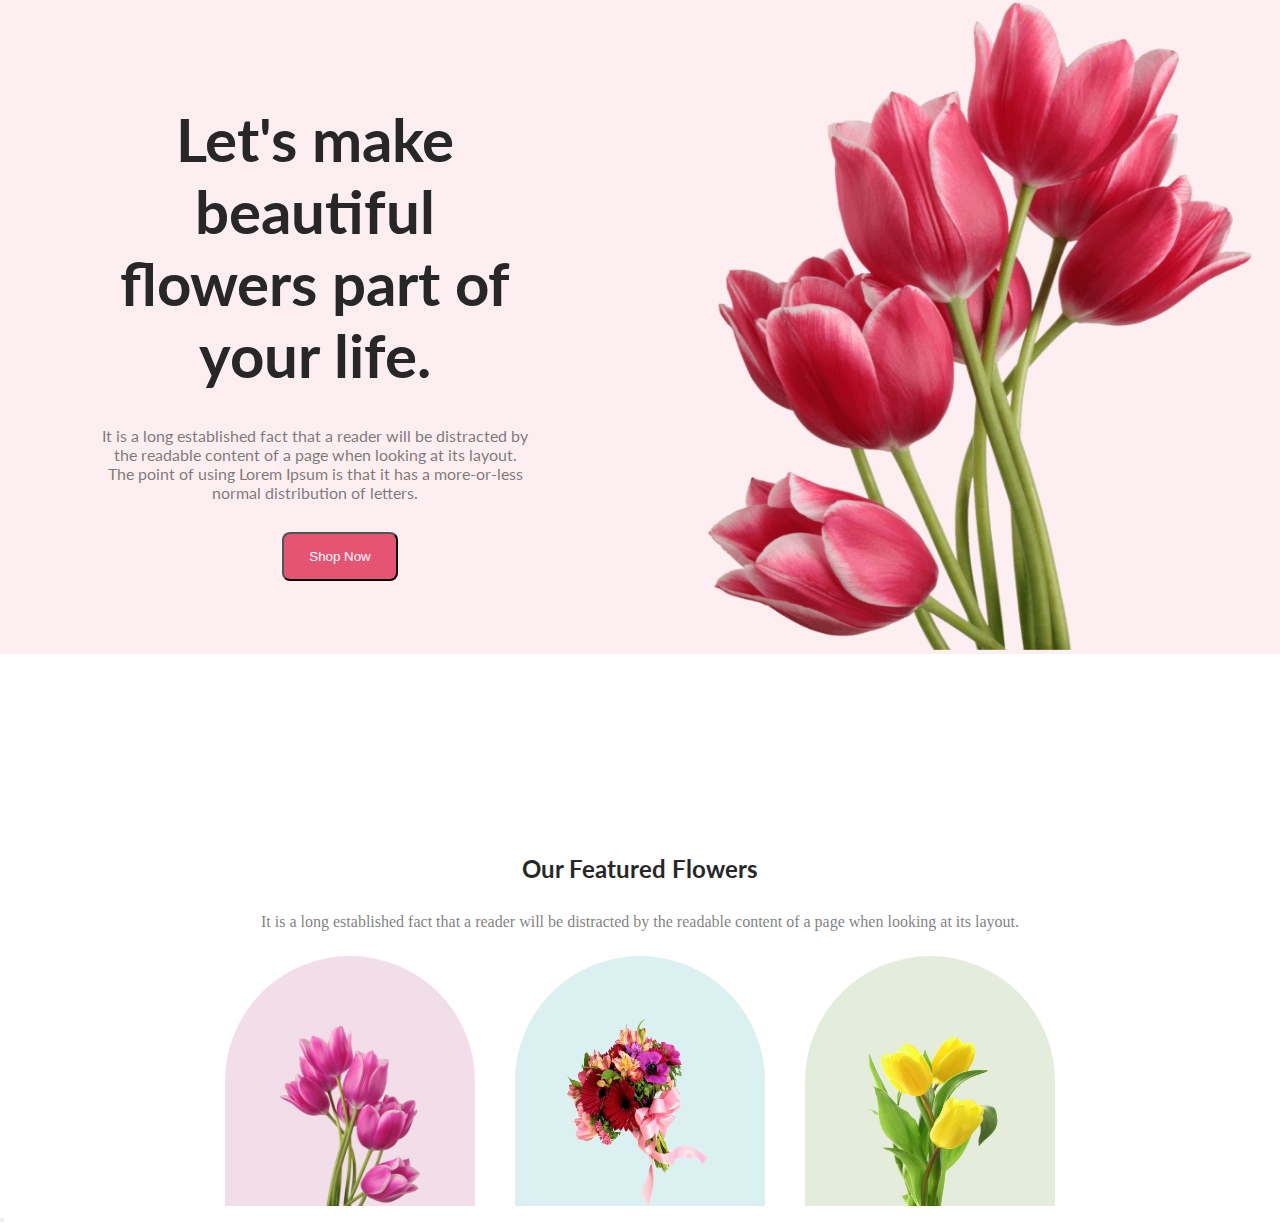
==== index.html @ 74901dfa "featured section added" ====
<!DOCTYPE html>
<html lang="en">

    <head>
        <meta charset="UTF-8">
        <meta name="viewport" content="width=device-width, initial-scale=1.0">
        <title>Flower Shop</title>
        <link rel="stylesheet" href="style.css">
        <link rel="preconnect" href="https://fonts.googleapis.com">
        <link rel="preconnect" href="https://fonts.gstatic.com" crossorigin>
        <link href="https://fonts.googleapis.com/css2?family=Lato:wght@700&display=swap" rel="stylesheet">
    </head>

    <body>
        <header>
            <!-- Navigation section  -->
            <nav class="nav-container">
                <div class="nav-content primary-color">
                    <h1 class="nav-title">Let's make beautiful flowers part of your life.</h1>
                    <p class="nav-description">
                        It is a long established fact that a reader will be distracted by the readable content of a page when looking at its layout. The point of using Lorem Ipsum is that it has a more-or-less normal distribution of letters.
                    </p>
                    <button class="btn-primary nav-btn">Shop Now</button>
                </div>
                <div>
                    <img class="profile-picture" src="/Flower/pngwing 10.png" alt="">
                </div>
            </nav>
        </header>
        <main>
            <!-- Featured section start  -->
            <div class="feature-container">

                <h2 class="feature-heading primary-color">Our Featured Flowers</h2>
                <p class="feature-description">It is a long established fact that a reader will be distracted by the readable content of a page when looking at its layout.</p>

               <div class="feature-image-container">
                <div class="first-image" id="first-background-image">
                      
                </div>
                <p></p>
                <div class="second-image" id="second-background-image">

                </div>
                <p></p>
                <div class="third-image" id="third-background-image">

                </div>
               </div>

            </div>
             <!-- Featured section end  -->

             <!-- Dealing section start -->
             <div class="deal-container">
                <h2></h2>
                <p></p>
                <button></button>
             </div>
        </main>
        <footer>

        </footer>
    </body>

</html>
---- style.css ----
* {
    margin: 0;
    padding: 0;
}

/* Nav section */

.nav-container {
    background: rgba(229, 84, 115, 0.10);
    display: flex;
    align-items: center;
    justify-content: space-around;
}

.primary-color {
    color: #272727;
    font-family: 'Lato', sans-serif;
    text-align: center;
}

.nav-title {
    color: #272727;
    font-size: 60px;
    font-weight: 500px;
    padding: 30px 150px 5px 100px;
}

.nav-description {
    color: rgba(39, 39, 39, 0.60);
    padding: 30px 150px 20px 100px;
    padding-bottom: 30px;
}

.nav-btn {
    padding: 15px 25px;
    border-radius: 8px;
}

.btn-primary {
    background-color: #E55473;
    color: white;
}

.profile-picture {
    width: 600px;
    height: 650px;
}

/* Feature section */

.feature-heading {
    padding: 200px 20px 20px 20px;
}

.feature-description {
    color: rgba(39, 39, 39, 0.60);
    text-align: center;
    padding-top: 10px;
}

.feature-image-container {
    display: flex;
    justify-content: center;
    gap: 20px;
    padding-top: 25px;
}

.first-image {
    height: 250px;
    width: 250px;
    border-radius: 1000px 1000px 0px 0px;
    background: rgba(167, 33, 98, 0.15);
}

#first-background-image {

    background-image: url("./Flower/pngwing\ 6.png");
    background-repeat: no-repeat;
    background-size: 140px 180px;
    background-position: bottom;
}

.second-image {
    height: 250px;
    width: 250px;
    border-radius: 300px 300px 0px 0px;
    background: rgba(5, 151, 160, 0.15);
}
#second-background-image {
    background-image: url("./Flower/pngwing\ 5.png");
    background-repeat: no-repeat;
    background-size: 160px 190px;
    background-position: bottom;
}

.third-image {
    height: 250px;
    width: 250px;
    border-radius: 300px 300px 0px 0px;
    background: rgba(71, 125, 17, 0.15);
}
#third-background-image {
    background-image: url("./Flower/pngwing\ 7.png");
    background-repeat: no-repeat;
    background-size: 160px 190px;
    background-position: bottom;
}
 /* Dealing section */
 .deal-container{
    
 }
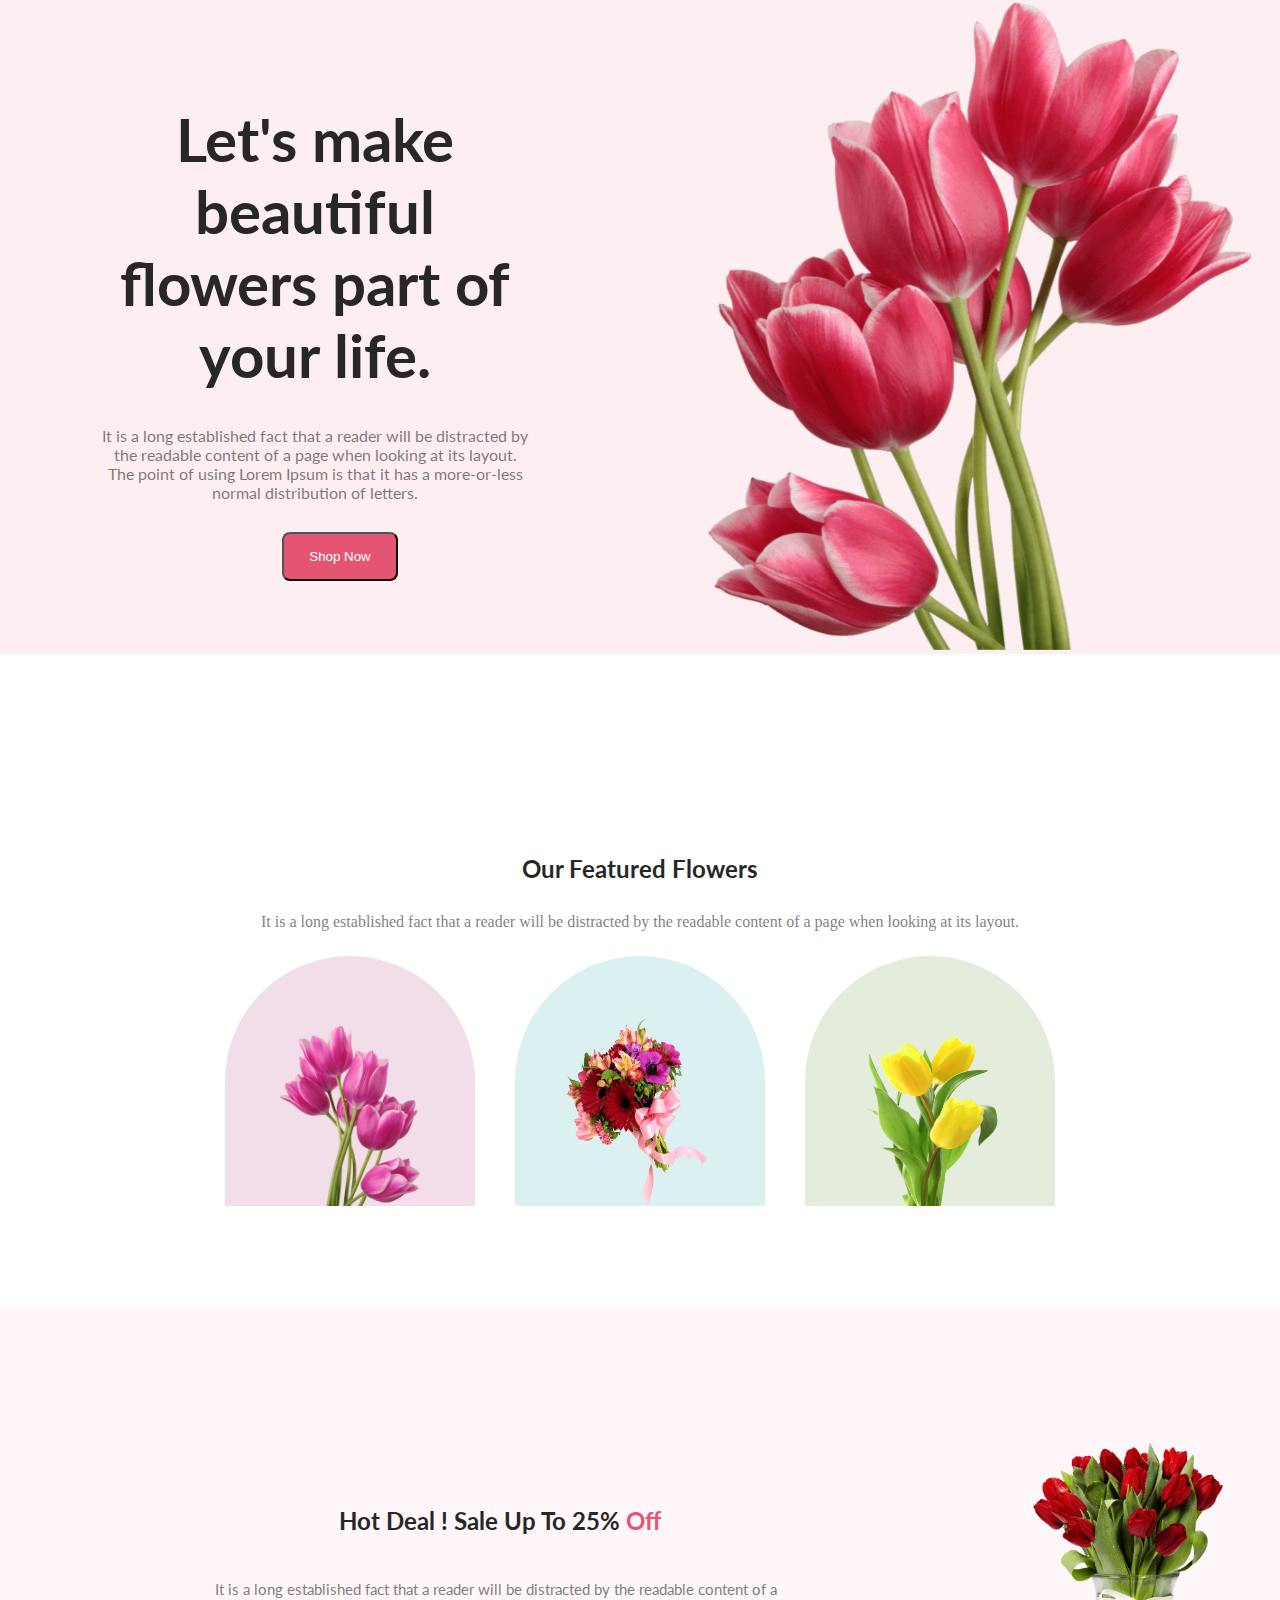
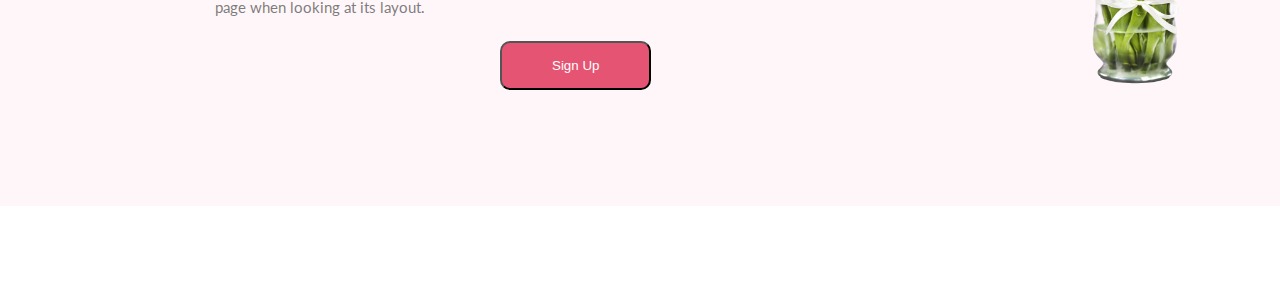
==== commit e08d37ed: "dealing section added" ====
--- a/index.html
+++ b/index.html
@@ -18,7 +18,9 @@
                 <div class="nav-content primary-color">
                     <h1 class="nav-title">Let's make beautiful flowers part of your life.</h1>
                     <p class="nav-description">
-                        It is a long established fact that a reader will be distracted by the readable content of a page when looking at its layout. The point of using Lorem Ipsum is that it has a more-or-less normal distribution of letters.
+                        It is a long established fact that a reader will be distracted by the readable content of a page
+                        when looking at its layout. The point of using Lorem Ipsum is that it has a more-or-less normal
+                        distribution of letters.
                     </p>
                     <button class="btn-primary nav-btn">Shop Now</button>
                 </div>
@@ -32,31 +34,47 @@
             <div class="feature-container">
 
                 <h2 class="feature-heading primary-color">Our Featured Flowers</h2>
-                <p class="feature-description">It is a long established fact that a reader will be distracted by the readable content of a page when looking at its layout.</p>
+                <p class="feature-description">It is a long established fact that a reader will be distracted by the
+                    readable content of a page when looking at its layout.</p>
 
-               <div class="feature-image-container">
-                <div class="first-image" id="first-background-image">
-                      
+                <div class="feature-image-container">
+                    <div class="first-image" id="first-background-image">
+
+                    </div>
+                    <p></p>
+                    <div class="second-image" id="second-background-image">
+
+                    </div>
+                    <p></p>
+                    <div class="third-image" id="third-background-image">
+
+                    </div>
                 </div>
-                <p></p>
-                <div class="second-image" id="second-background-image">
-
-                </div>
-                <p></p>
-                <div class="third-image" id="third-background-image">
-
-                </div>
-               </div>
 
             </div>
-             <!-- Featured section end  -->
+            <!-- Featured section end  -->
 
-             <!-- Dealing section start -->
-             <div class="deal-container">
-                <h2></h2>
-                <p></p>
-                <button></button>
-             </div>
+            <!-- Dealing section start -->
+            <div class="deal-container">
+                <div class="deal-content">
+                    <h2 class="primary-color">Hot Deal ! Sale Up To 25% <span class="deal-title-modify">Off</span> </h2>
+                    <p class="deal-description">It is a long established fact that a reader will be distracted by the readable content of a page
+                        when looking at its layout.</p>
+                    <button class="deal-btn btn-primary">Sign Up</button>
+                </div>
+                <div>
+                    <img class="deal-image" src="/Flower/pngwing 8.png" alt="">
+                </div>
+            </div>
+            <!-- Dealing section end -->
+
+           <!-- Instagram section start -->
+              <div class="instagram-container">
+
+              </div>
+
+           <!-- Instagram section end -->
+
         </main>
         <footer>
 
--- a/style.css
+++ b/style.css
@@ -39,6 +39,7 @@
 .btn-primary {
     background-color: #E55473;
     color: white;
+    justify-content: center;
 }
 
 .profile-picture {
@@ -47,6 +48,9 @@
 }
 
 /* Feature section */
+.feature-container{
+    padding-bottom: 100px;
+}
 
 .feature-heading {
     padding: 200px 20px 20px 20px;
@@ -86,6 +90,7 @@
     border-radius: 300px 300px 0px 0px;
     background: rgba(5, 151, 160, 0.15);
 }
+
 #second-background-image {
     background-image: url("./Flower/pngwing\ 5.png");
     background-repeat: no-repeat;
@@ -99,13 +104,53 @@
     border-radius: 300px 300px 0px 0px;
     background: rgba(71, 125, 17, 0.15);
 }
+
 #third-background-image {
     background-image: url("./Flower/pngwing\ 7.png");
     background-repeat: no-repeat;
     background-size: 160px 190px;
     background-position: bottom;
 }
- /* Dealing section */
- .deal-container{
-    
- }+
+/* Dealing section */
+.deal-container {
+    display: flex;
+    justify-content: center;
+    align-items: center;
+    background: rgba(229, 84, 115, 0.05);
+    width: 1530px;
+    height: 500px;
+}
+
+.deal-content {
+    margin: auto;
+    padding: 200px;
+}
+
+.deal-title-modify {
+    color: #E55473;
+}
+.deal-content button {
+    margin-left: 50%;
+}
+
+.deal-description {
+    color: rgba(39, 39, 39, 0.60);
+    font-family: 'Lato', sans-serif;
+    font-size: 15px;
+    padding: 30px 0px 10px 0px;
+    margin: 15px;
+}
+
+.deal-image {
+    height: 250px;
+    width: 200px;
+    padding: 50px 300px 30px 30px;
+}
+.deal-btn{
+    padding: 15px 50px;
+    border-radius: 10px;
+    text-align: center;
+}
+
+/* Insta section */
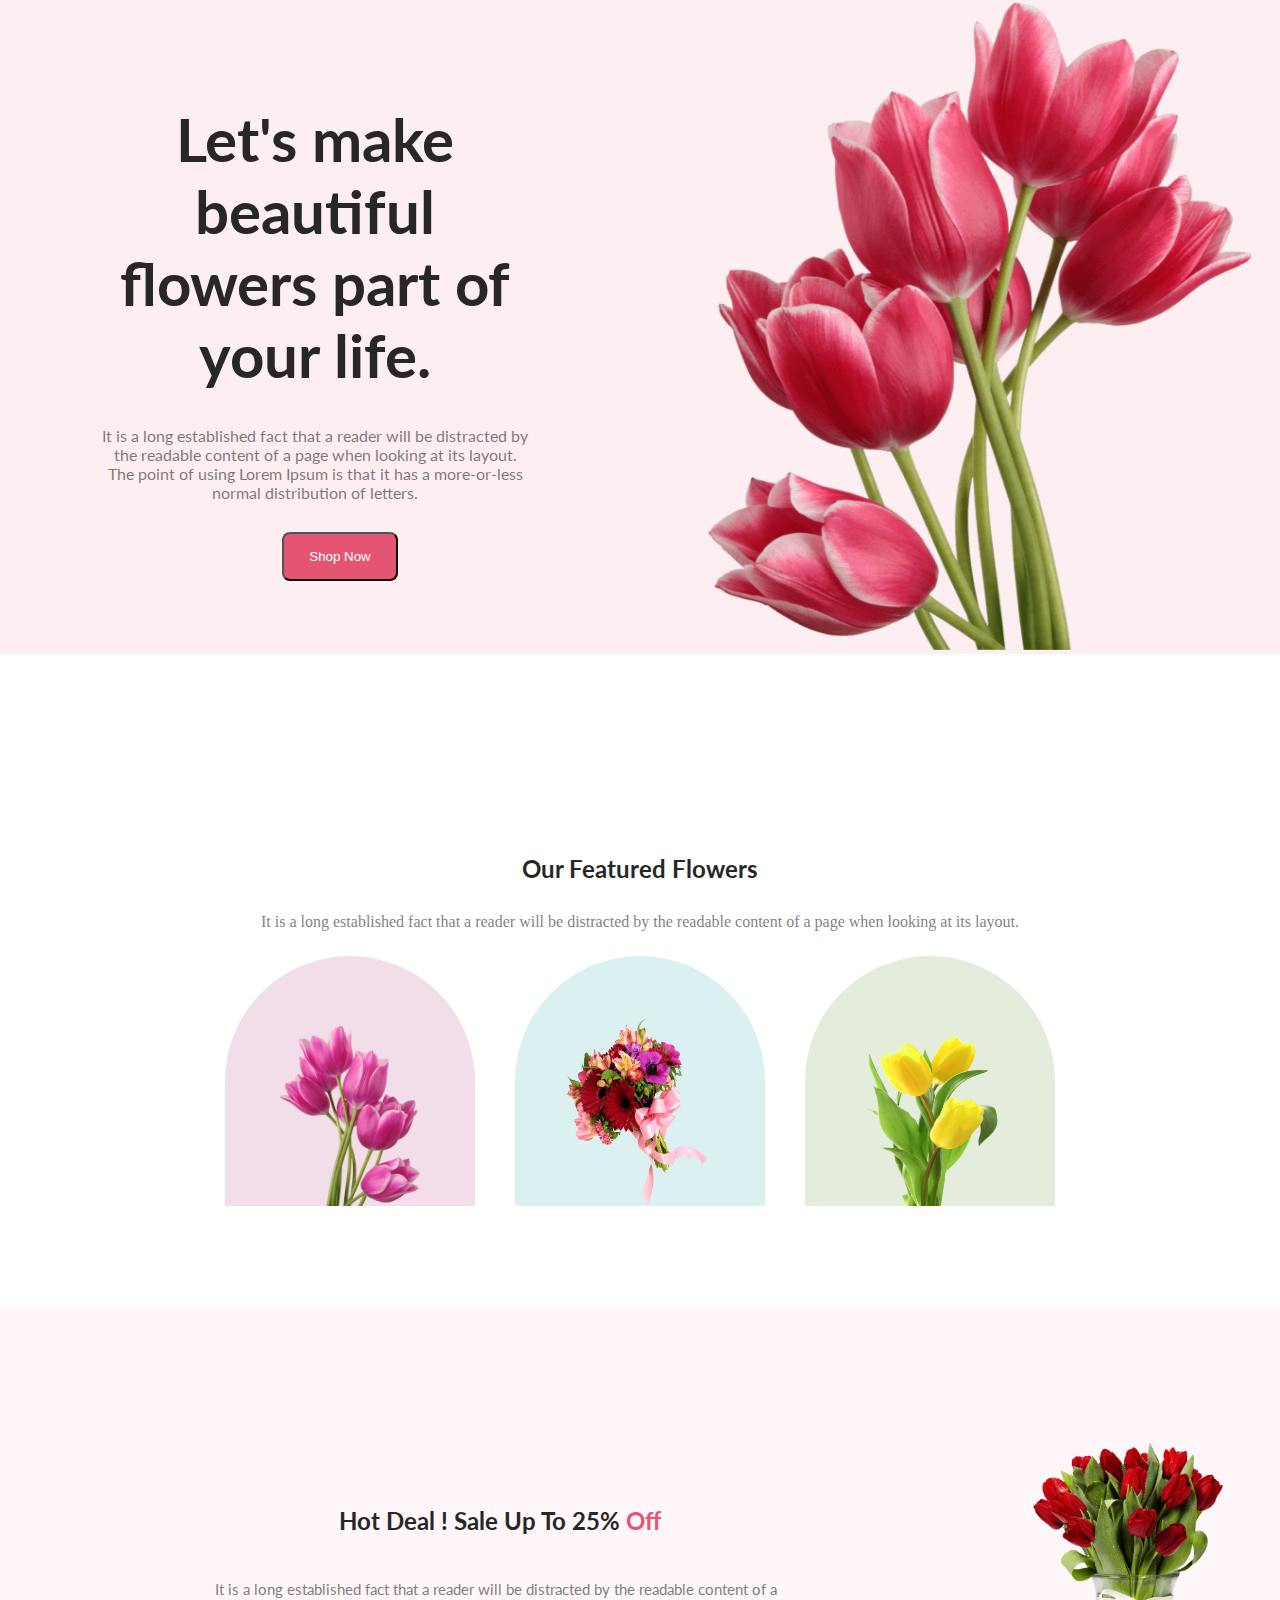
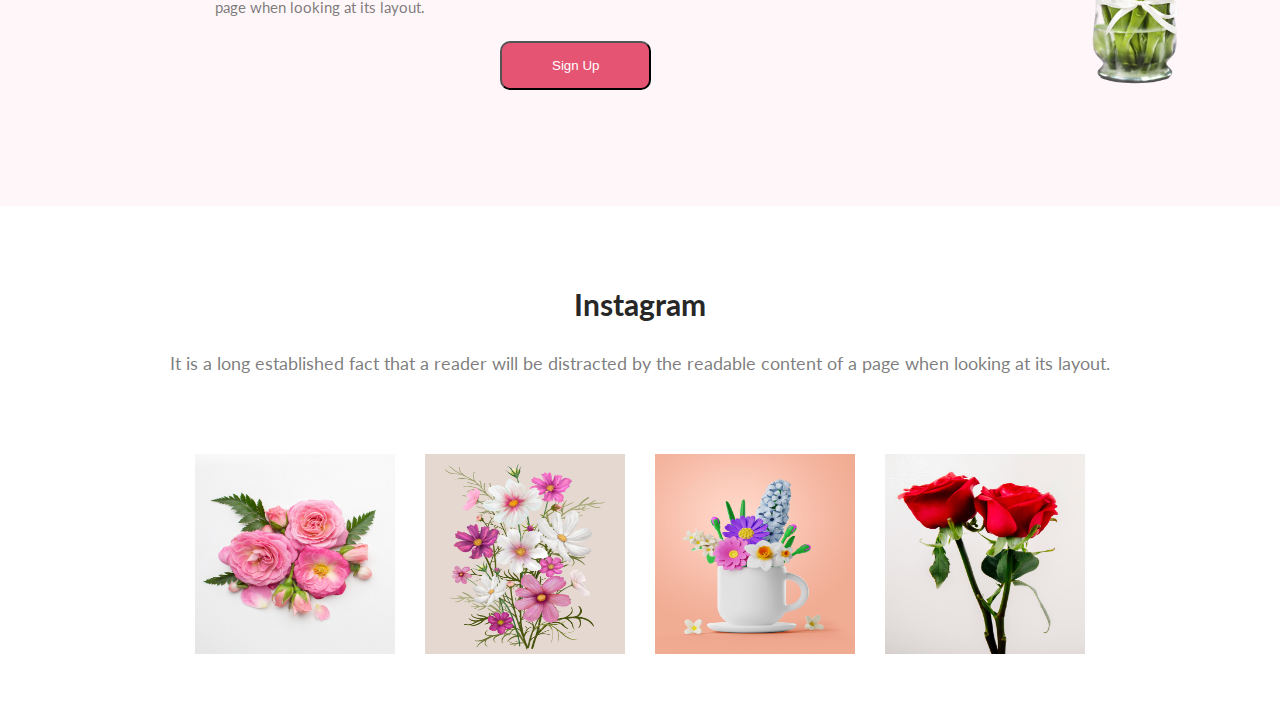
==== commit eea06032: "Instagram section added" ====
--- a/index.html
+++ b/index.html
@@ -70,10 +70,25 @@
 
            <!-- Instagram section start -->
               <div class="instagram-container">
-
+                        <div class="instagram-content">
+                             <h3 class="insta-title">Instagram</h3>
+                             <p class="insta-description">It is a long established fact that a reader will be distracted by the readable content of a page when looking at its layout.</p>
+                        </div>
+                        <div class="instagram-image">
+                               <img class="insta-image" src="/Flower/Flower 01.png" alt="">
+                               <img class="insta-image" src="/Flower/Rectangle 4.png" alt="">
+                               <img class="insta-image" src="/Flower/Rectangle 5.png" alt="">
+                               <img class="insta-image" src="/Flower/Rectangle 6.png" alt="">
+                        </div>
               </div>
 
            <!-- Instagram section end -->
+
+           <!-- Latest Deal section start -->
+                 <div class="latest-deal-content">
+                    
+                 </div>
+           <!-- Latest Deal section end -->
 
         </main>
         <footer>
--- a/style.css
+++ b/style.css
@@ -48,7 +48,7 @@
 }
 
 /* Feature section */
-.feature-container{
+.feature-container {
     padding-bottom: 100px;
 }
 
@@ -130,6 +130,7 @@
 .deal-title-modify {
     color: #E55473;
 }
+
 .deal-content button {
     margin-left: 50%;
 }
@@ -147,10 +148,43 @@
     width: 200px;
     padding: 50px 300px 30px 30px;
 }
-.deal-btn{
+
+.deal-btn {
     padding: 15px 50px;
     border-radius: 10px;
     text-align: center;
 }
 
 /* Insta section */
+.instagram-content {
+    text-align: center;
+
+}
+
+.insta-title {
+    font-family: 'Lato', sans-serif;
+    color: #272727;
+    font-size: 30px;
+    margin-top: 80px;
+    margin-bottom: 30px;
+}
+
+.insta-description {
+    font-family: 'Lato', sans-serif;
+    color: rgba(39, 39, 39, 0.60);
+    font-size: 18px;
+    margin-bottom: 80px;
+}
+
+.instagram-image {
+    display: flex;
+    justify-content: center;
+    gap: 30px;
+}
+
+.insta-image{
+    width: 200px;
+    height: 200px;
+    padding-bottom:70px;
+}
+/* Latest Deal section */
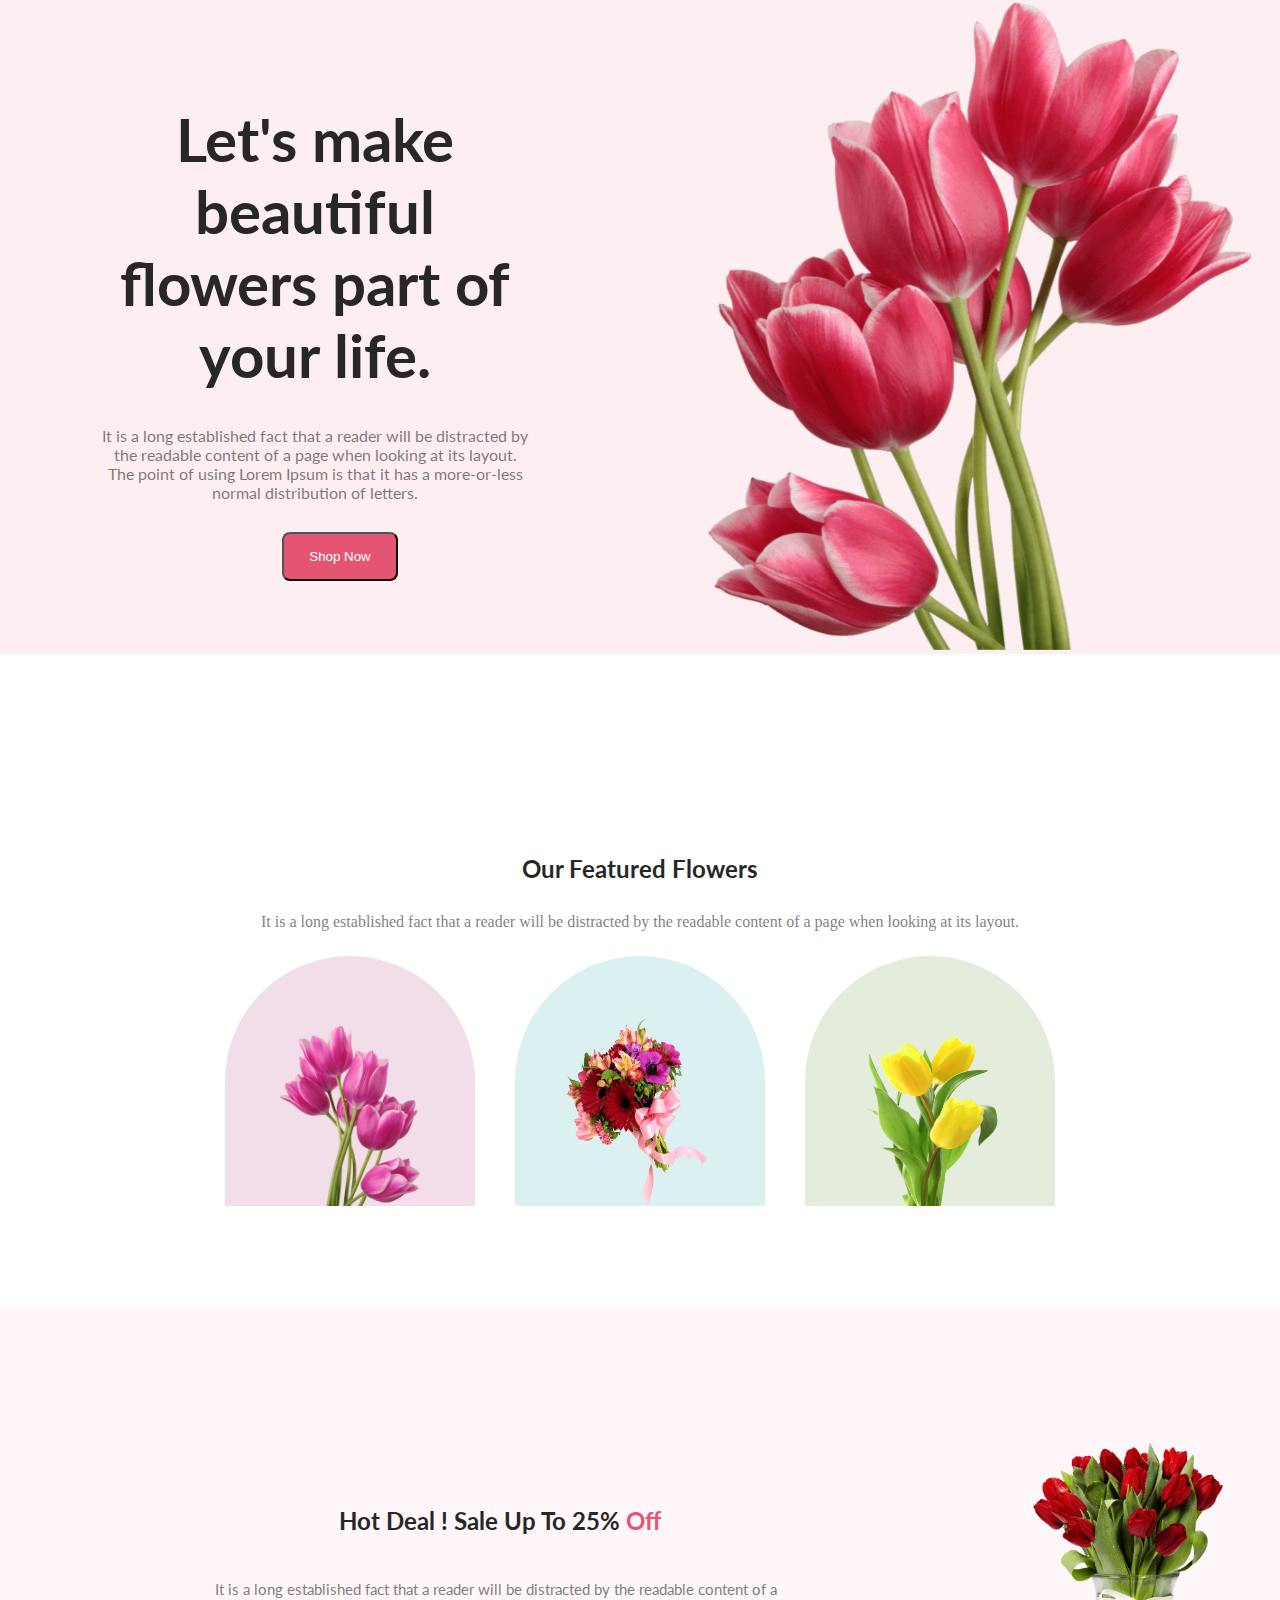
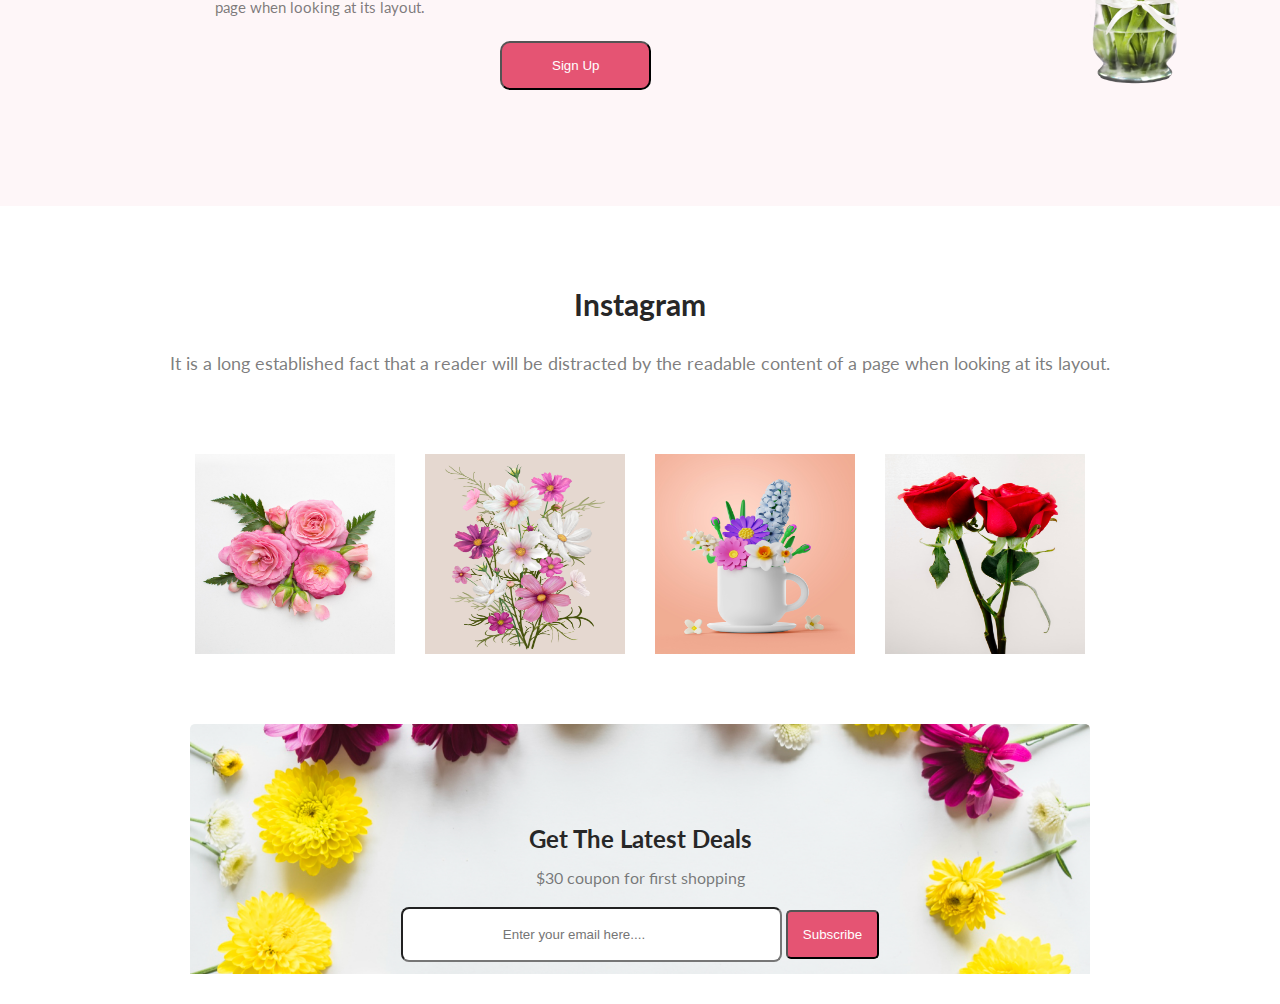
==== commit 087d438a: "Latest deal section added" ====
--- a/index.html
+++ b/index.html
@@ -86,7 +86,12 @@
 
            <!-- Latest Deal section start -->
                  <div class="latest-deal-content">
-                    
+                     <div class="latest-deal-information">
+                        <h2 class="latest-deal-title">Get The Latest Deals</h2>
+                     <p class="latest-deal-description">$30 coupon for first shopping</p>
+                     <input type="email" name="email" id="email" placeholder="Enter your email here...."> 
+                     <button class="latest-deal-btn btn-primary">Subscribe</button>
+                     </div>
                  </div>
            <!-- Latest Deal section end -->
 
--- a/style.css
+++ b/style.css
@@ -182,9 +182,41 @@
     gap: 30px;
 }
 
-.insta-image{
+.insta-image {
     width: 200px;
     height: 200px;
-    padding-bottom:70px;
-}
+    padding-bottom: 70px;
+}
+
 /* Latest Deal section */
+.latest-deal-content {
+    background-image: url("/Flower/Rectangle\ 9.png");
+    background-size: cover;
+    margin: 0 auto;
+    width: 900px;
+    height: 250px;
+    margin-bottom: 30px ;
+}
+
+.latest-deal-information {
+    text-align: center;padding-top: 100px;
+}
+.latest-deal-title{
+    color: #272727;
+    font-family: 'Lato', sans-serif;
+    padding-bottom: 15px;
+}
+.latest-deal-description{
+    color: rgba(39, 39, 39, 0.60);
+    font-family: 'Lato', sans-serif;
+    padding-bottom: 20px;
+}
+.latest-deal-btn{
+    border-radius: 5px;
+    padding: 15px 15px;
+    
+}
+.latest-deal-content input{
+    padding: 18px 100px;
+    border-radius: 8px;
+}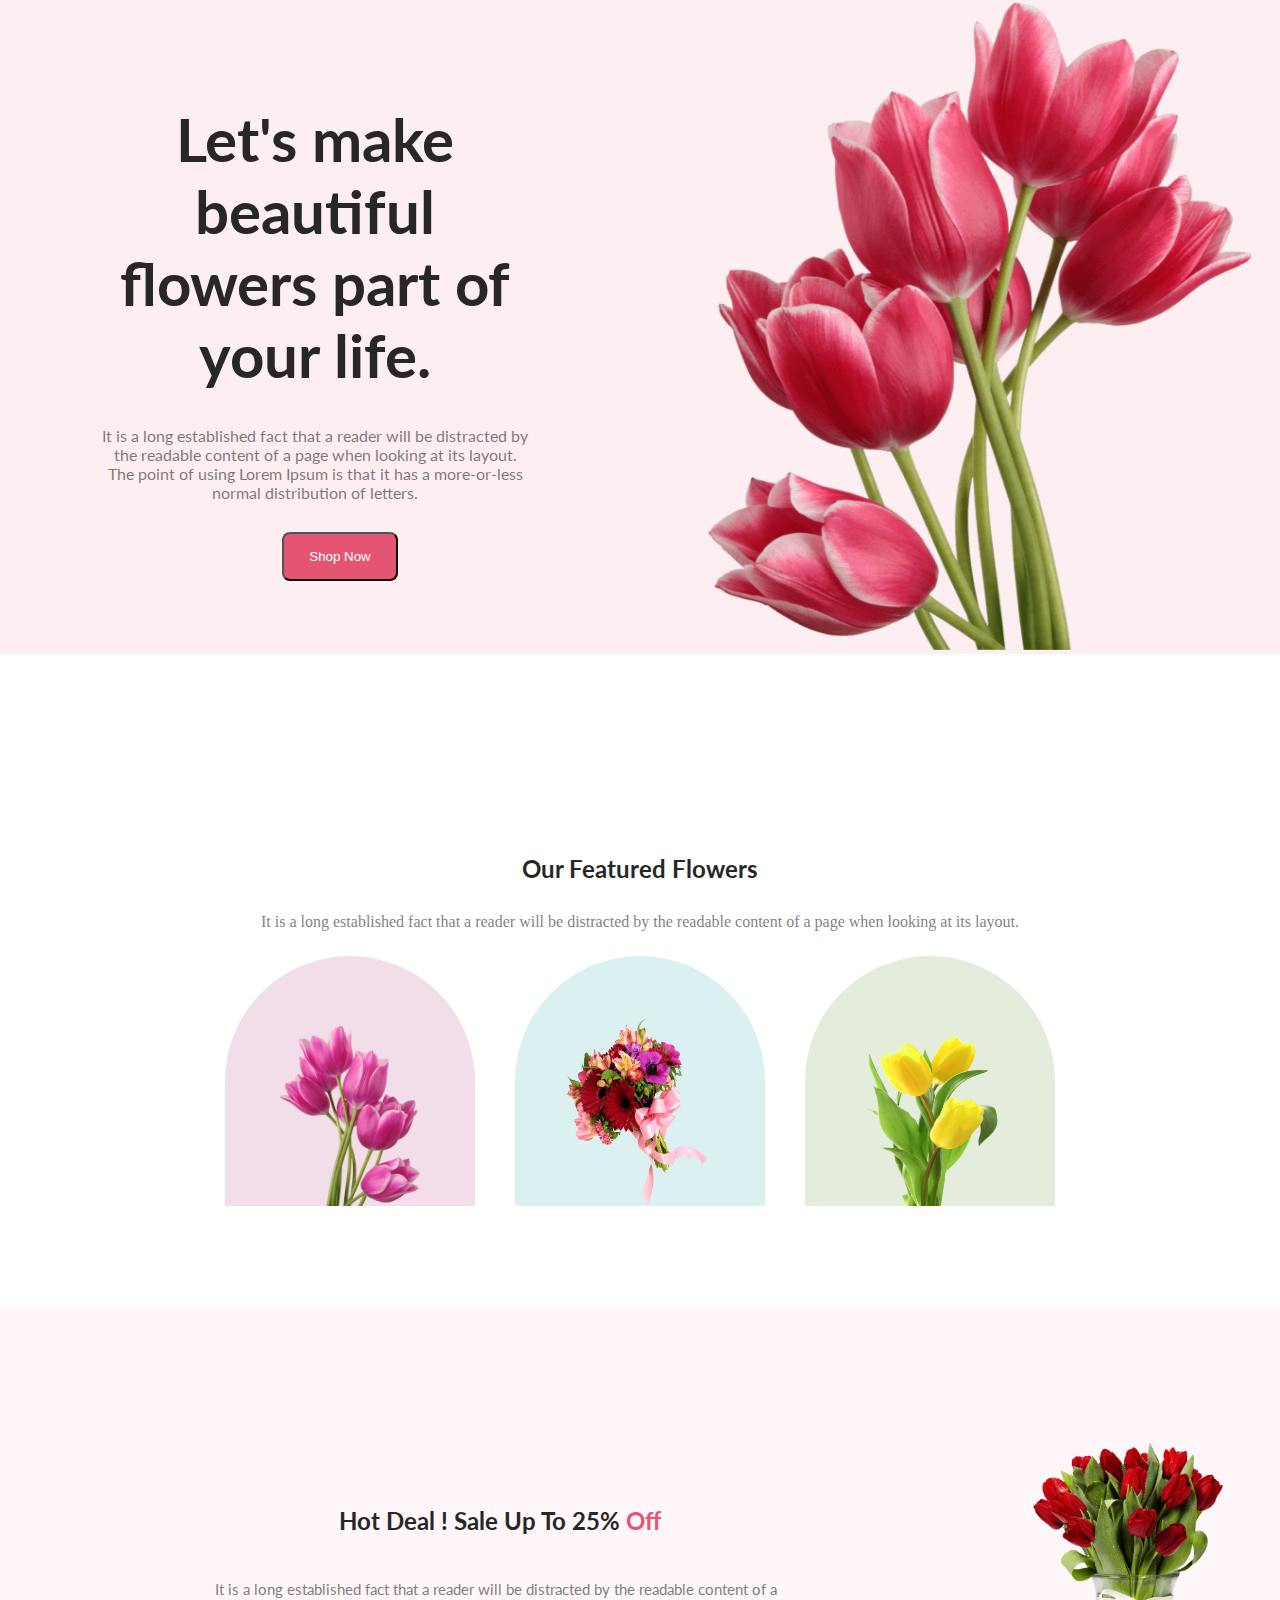
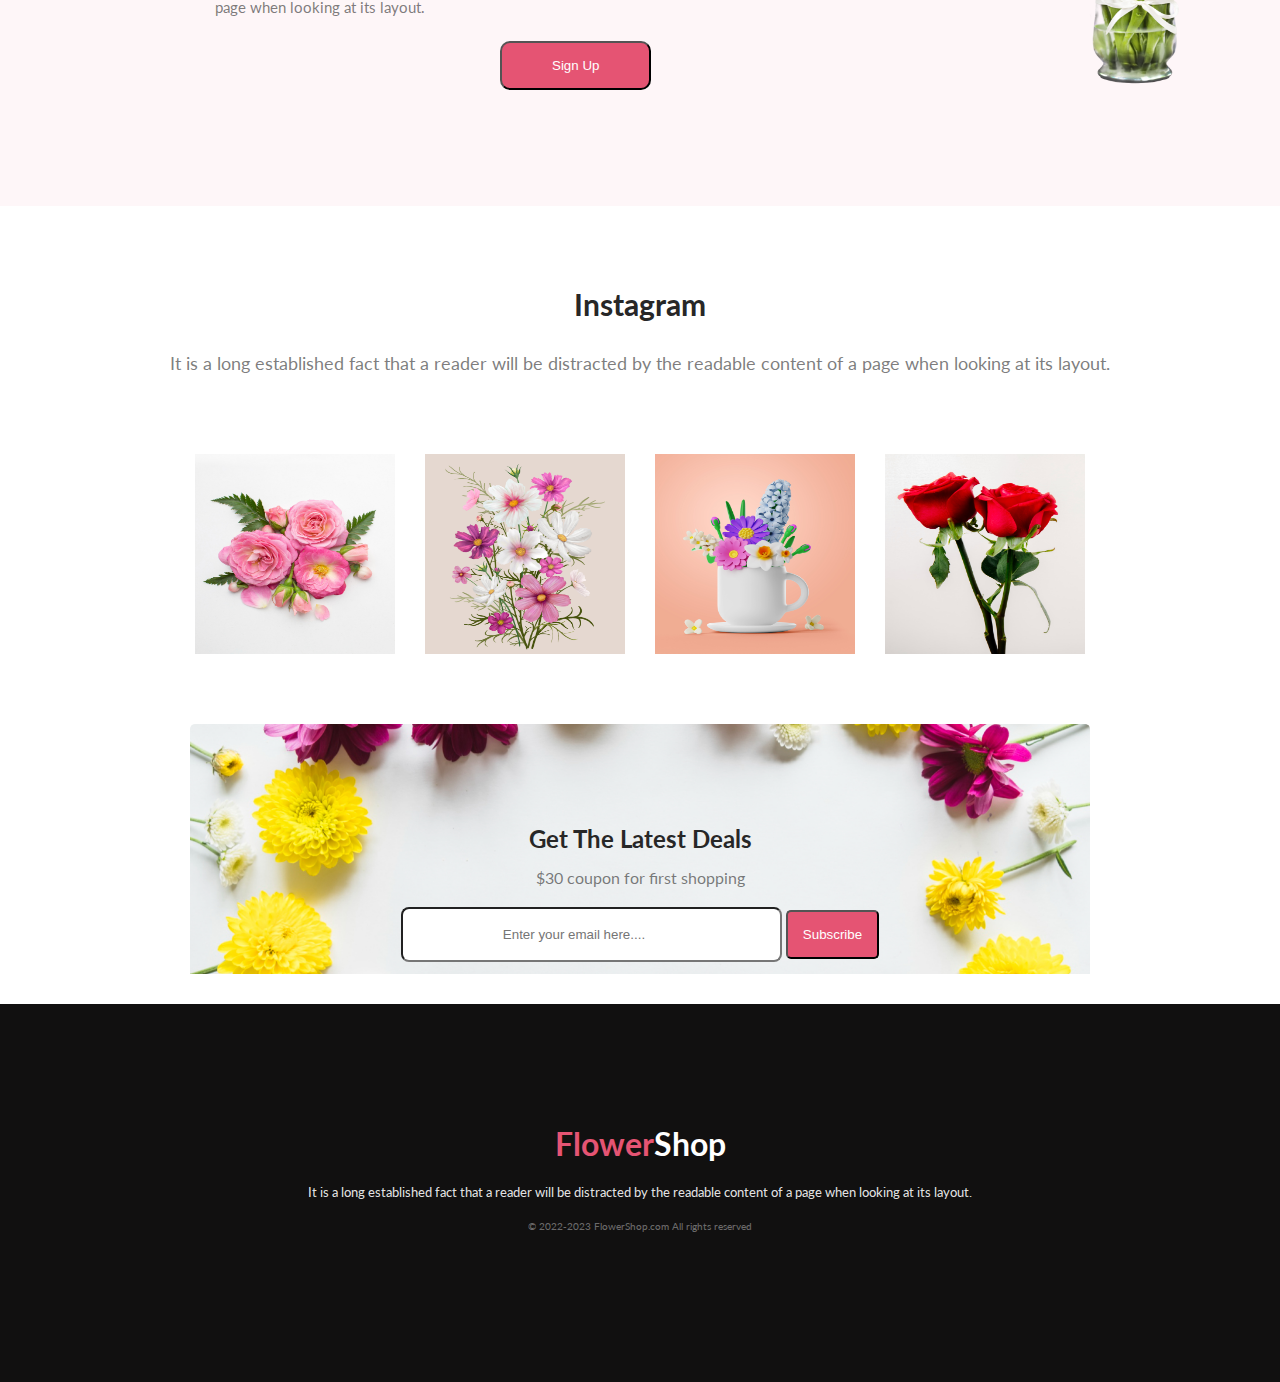
==== commit d3e5efe2: "Footer added" ====
--- a/index.html
+++ b/index.html
@@ -97,7 +97,9 @@
 
         </main>
         <footer>
-
+               <h1 class="footer-title"><span class="footer-title-first-part">Flower</span><span class="footer-title-second-part">Shop</span></h1>
+               <p class="footer-description">It is a long established fact that a reader will be distracted by the readable content of a page when looking at its layout.</p>
+               <p class="copy-right"> &copy; 2022-2023 FlowerShop.com All rights reserved </p>
         </footer>
     </body>
 
--- a/style.css
+++ b/style.css
@@ -219,4 +219,35 @@
 .latest-deal-content input{
     padding: 18px 100px;
     border-radius: 8px;
+}
+
+/* Footer section */
+footer{
+    background-color: #111010;
+    text-align: center;
+    padding: 100px;
+}
+.footer-title{
+    padding-top: 20px;
+}
+.footer-title-first-part{
+    color: #E55473;
+    font-family: 'Lato', sans-serif;
+}
+.footer-title-second-part{
+   color: #FFFFFF;
+   font-family: 'Lato', sans-serif;
+}
+.footer-description{
+    color: rgba(255, 255, 255, 0.90);
+    font-family: 'Lato', sans-serif;
+    font-size: 13px;
+    padding-top: 20px;
+    padding-bottom: 20px;
+}
+.copy-right{
+    color: rgba(255, 255, 255, 0.40);
+    font-family: 'Lato', sans-serif;
+    font-size: 10px;
+    padding-bottom: 50px;
 }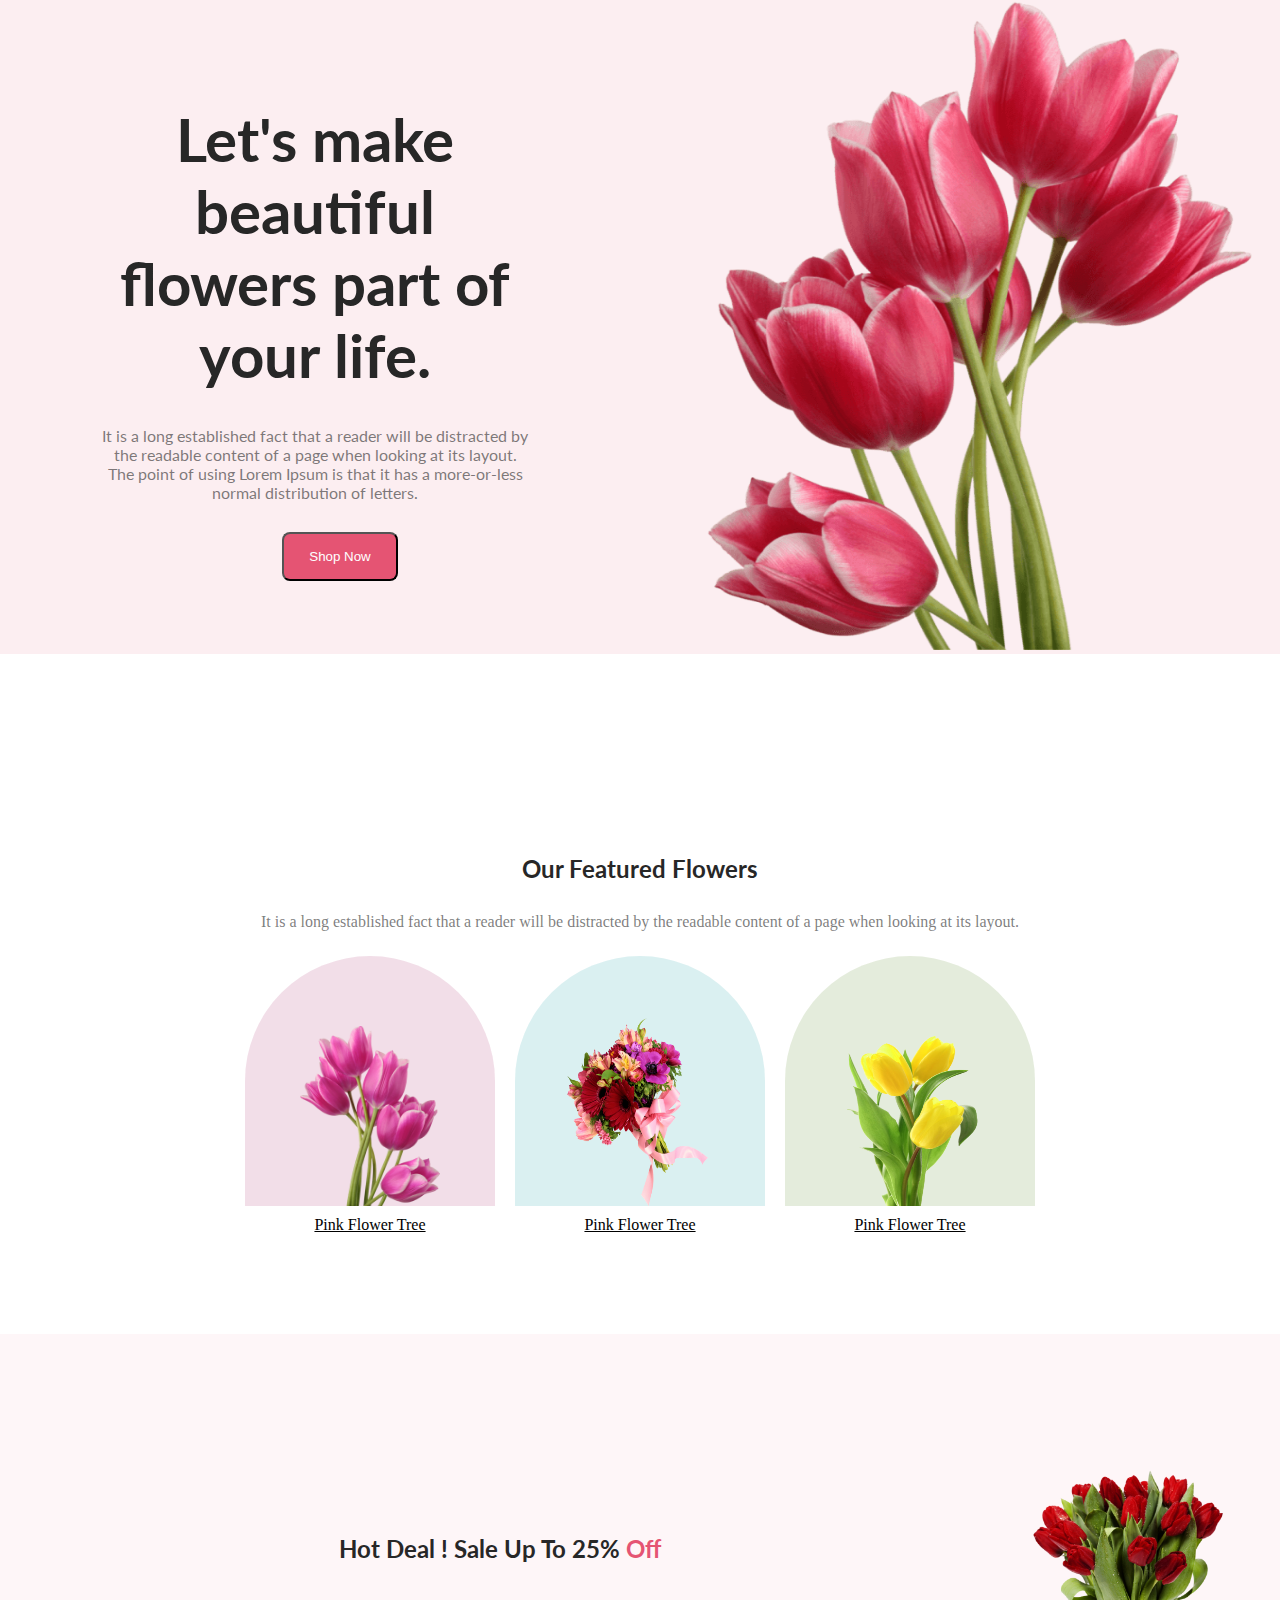
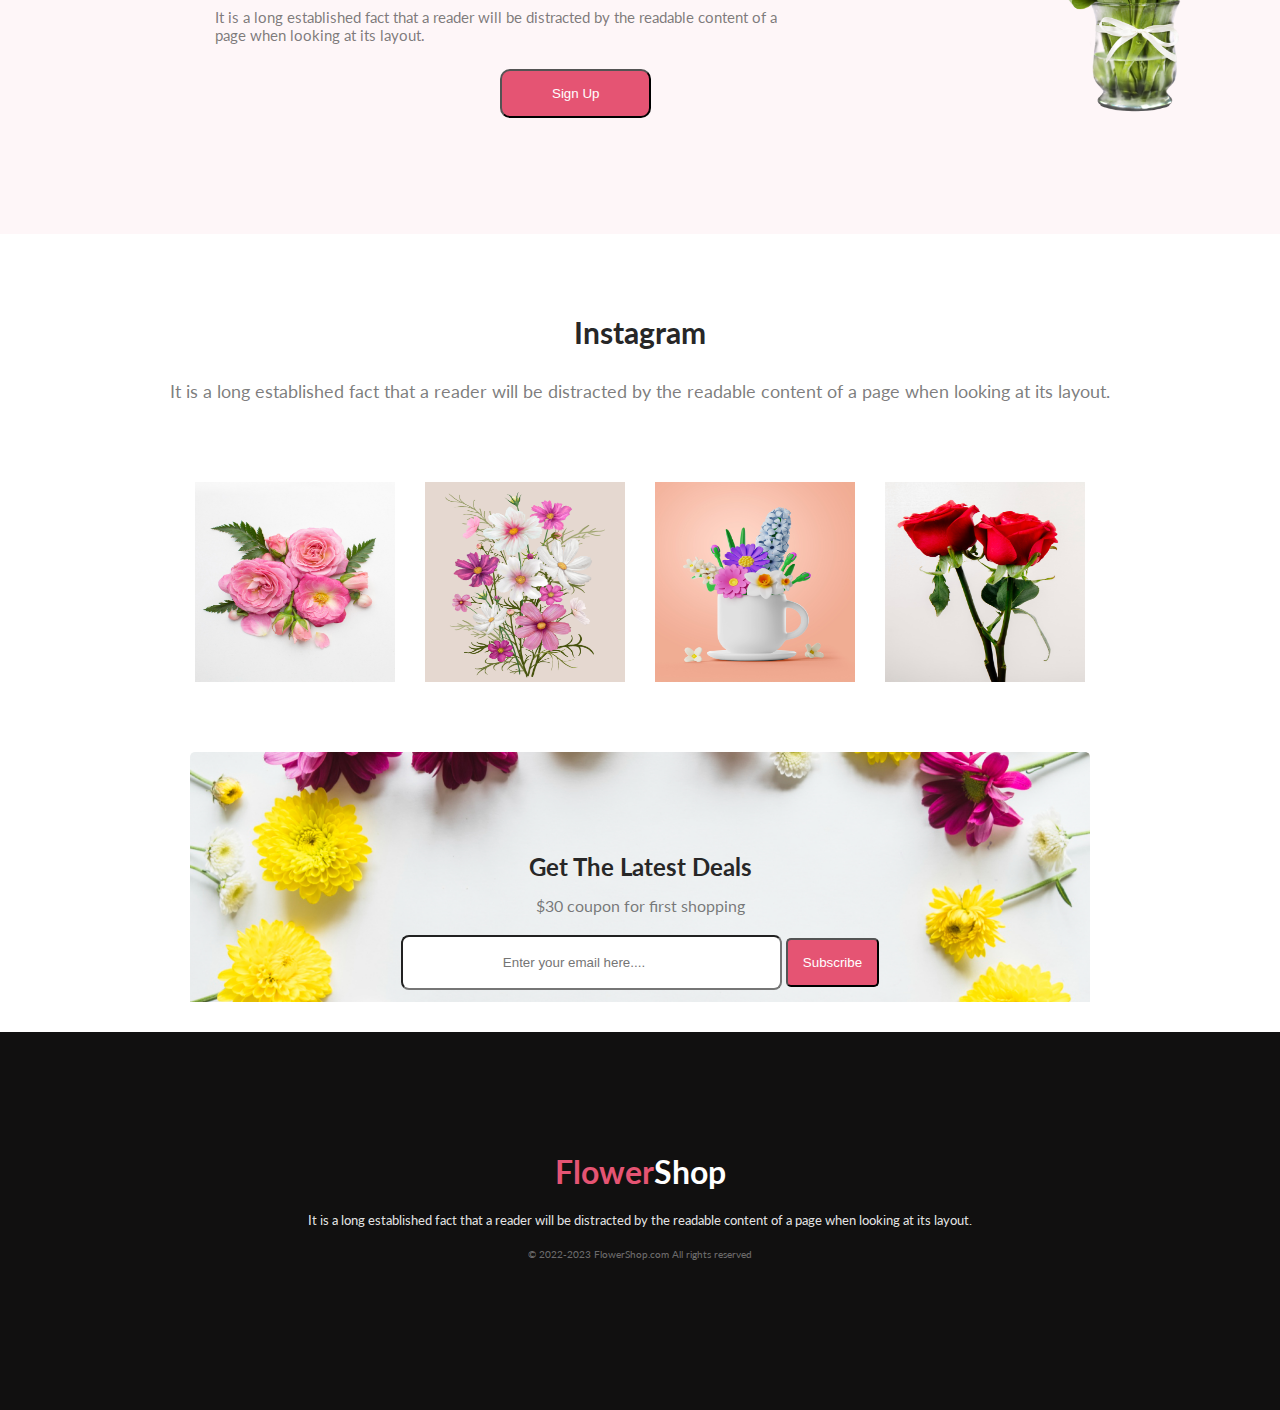
==== commit c3b72c3e: "Feature section updated" ====
--- a/index.html
+++ b/index.html
@@ -38,16 +38,23 @@
                     readable content of a page when looking at its layout.</p>
 
                 <div class="feature-image-container">
+                   <div class="first-image-container">
                     <div class="first-image" id="first-background-image">
 
                     </div>
-                    <p></p>
-                    <div class="second-image" id="second-background-image">
+                    <p class="image-title">Pink Flower Tree</p>
+                   </div>
+                    <div class="second-image-container">
+                        <div class="second-image" id="second-background-image">
 
+                        </div>
+                        <p class="image-title">Pink Flower Tree</p>
                     </div>
-                    <p></p>
-                    <div class="third-image" id="third-background-image">
+                    <div class="third-image-container">
+                        <div class="third-image" id="third-background-image">
 
+                        </div>
+                        <p class="image-title">Pink Flower Tree</p>
                     </div>
                 </div>
 
--- a/style.css
+++ b/style.css
@@ -60,6 +60,11 @@
     color: rgba(39, 39, 39, 0.60);
     text-align: center;
     padding-top: 10px;
+}
+.image-title{
+    text-align: center;
+    padding-top: 10px;
+    text-decoration: underline;
 }
 
 .feature-image-container {
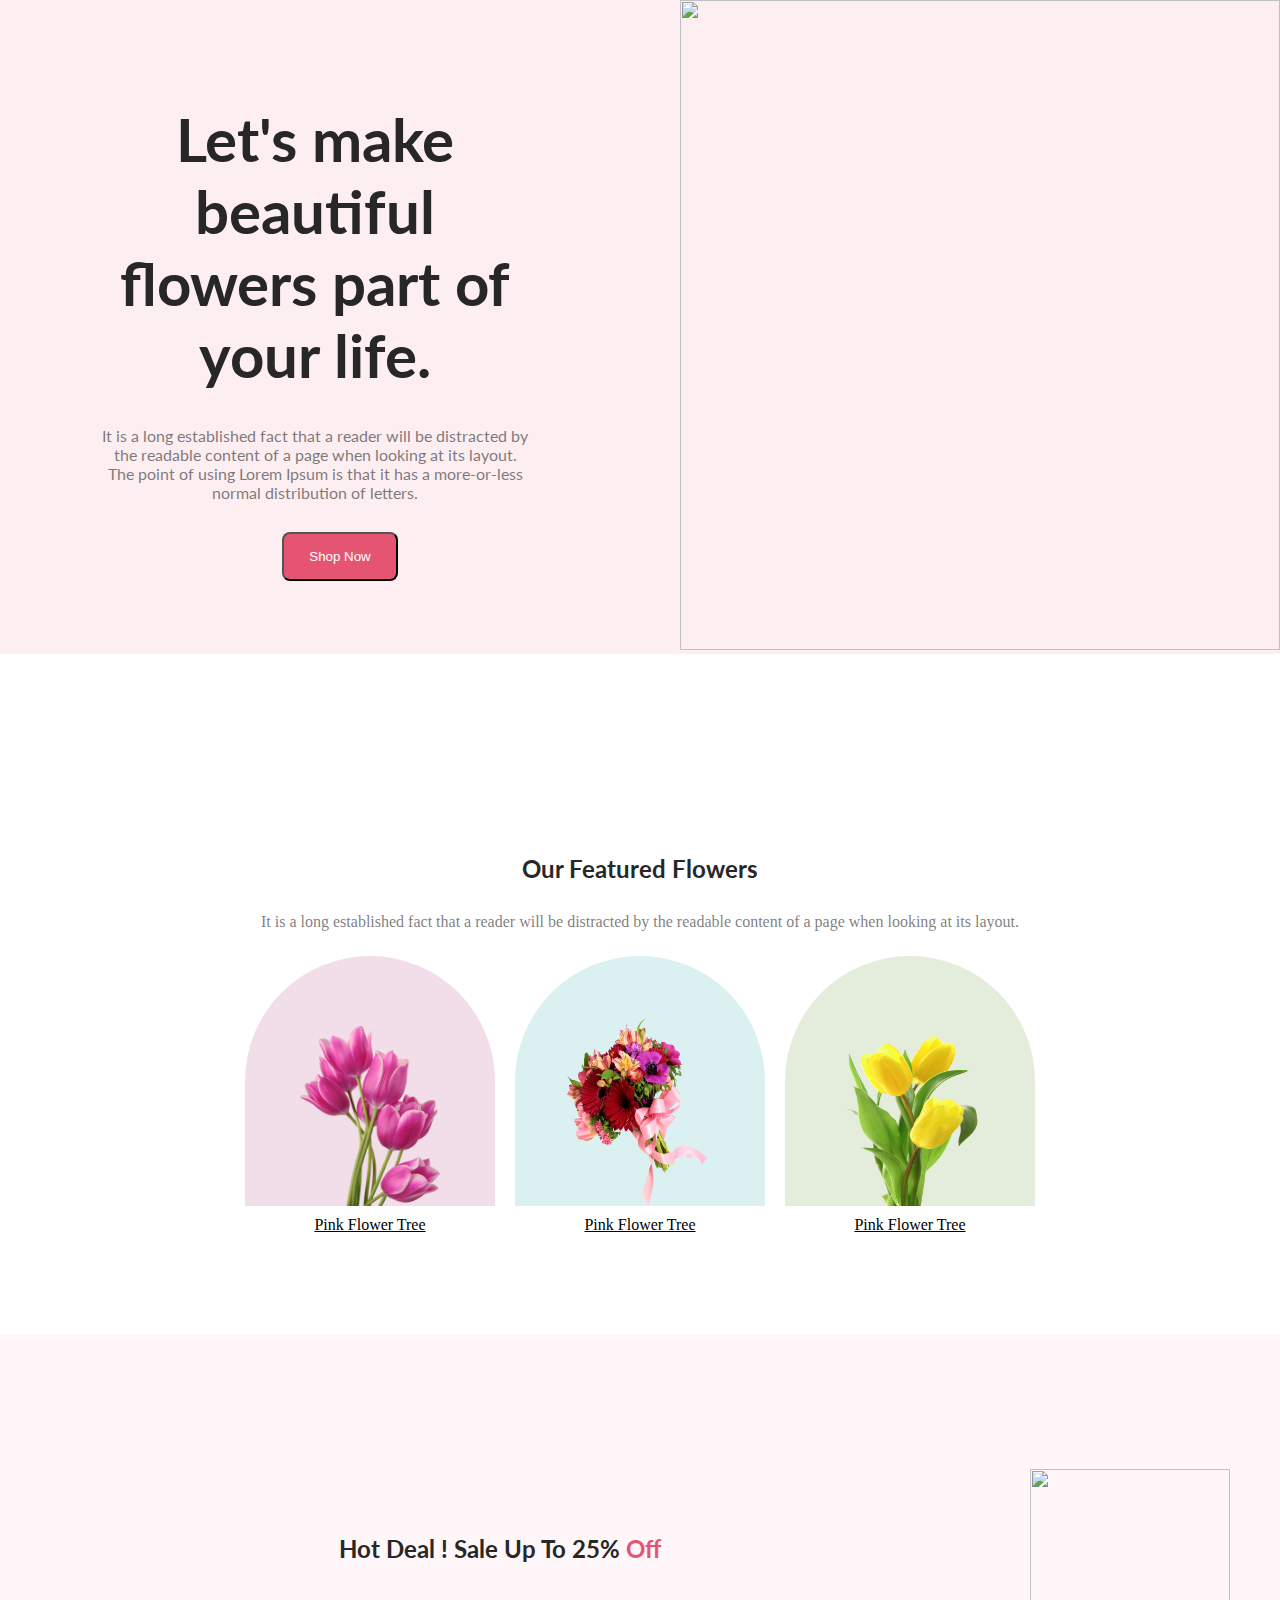
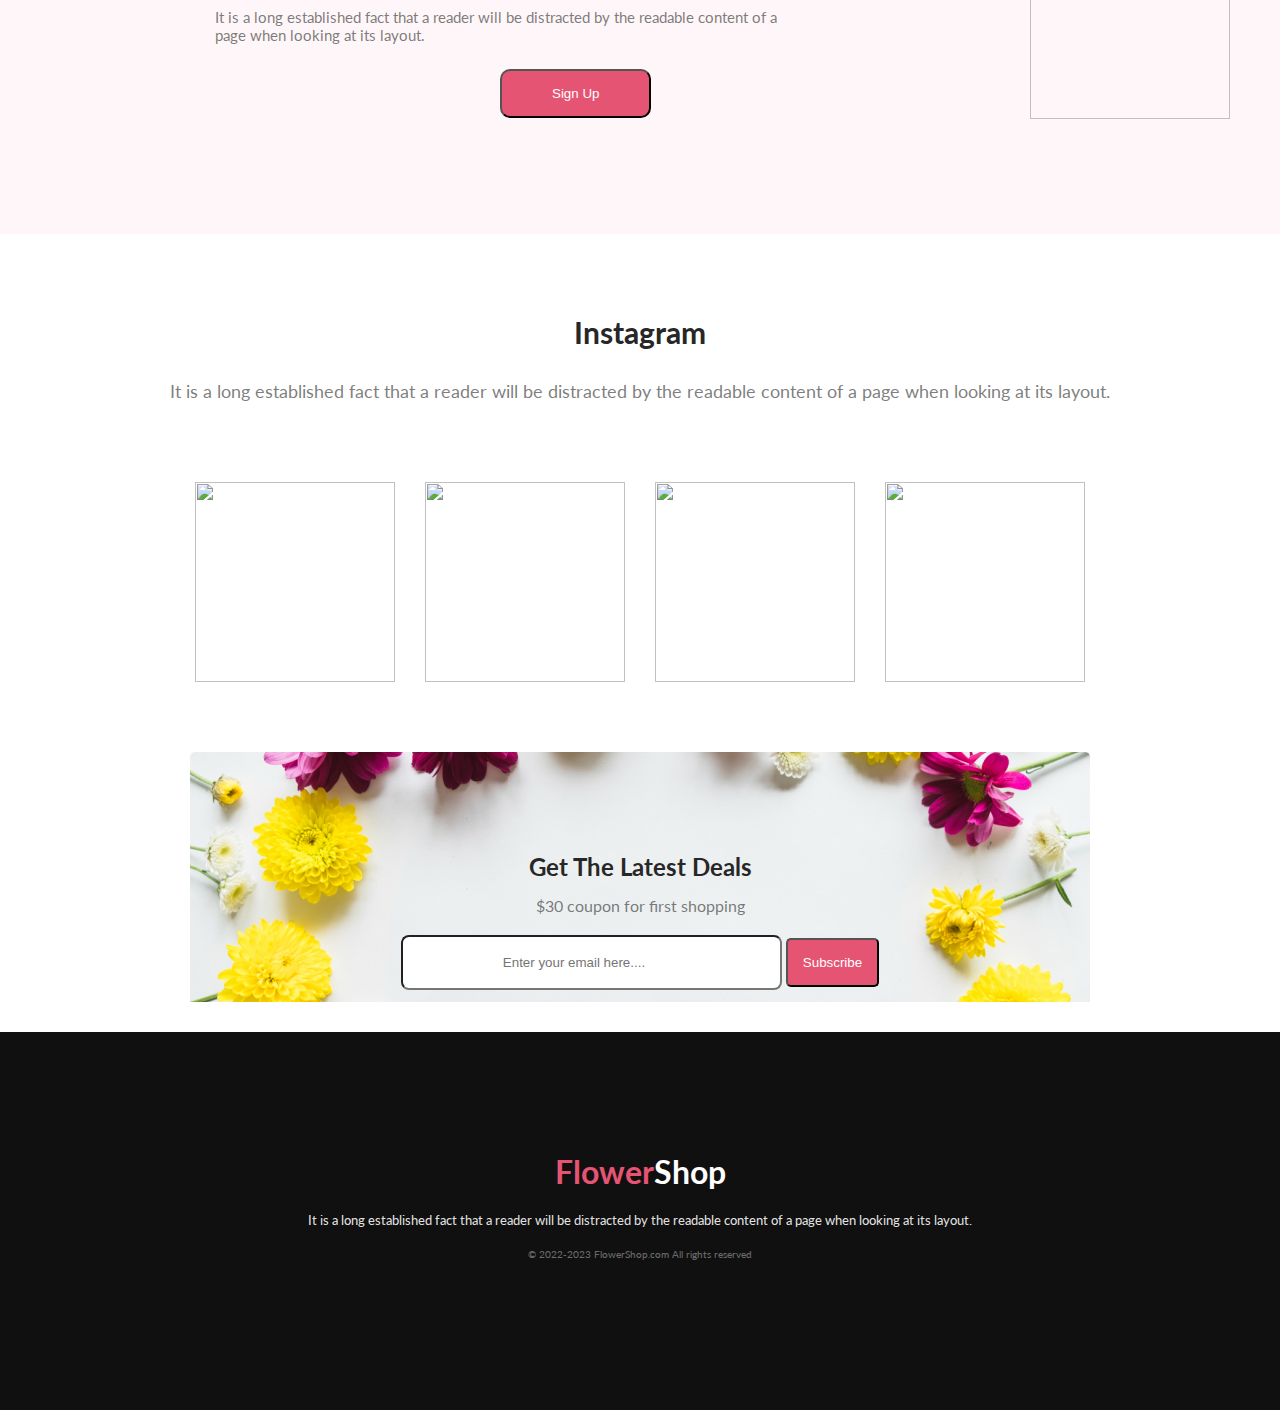
==== commit f902953a: "Pictures updated" ====
--- a/index.html
+++ b/index.html
@@ -25,7 +25,7 @@
                     <button class="btn-primary nav-btn">Shop Now</button>
                 </div>
                 <div>
-                    <img class="profile-picture" src="/Flower/pngwing 10.png" alt="">
+                    <img class="profile-picture" src="../flower-shop/Flower/pngwing 10.png" alt="">
                 </div>
             </nav>
         </header>
@@ -70,7 +70,7 @@
                     <button class="deal-btn btn-primary">Sign Up</button>
                 </div>
                 <div>
-                    <img class="deal-image" src="/Flower/pngwing 8.png" alt="">
+                    <img class="deal-image" src="../flower-shop/Flower/pngwing 8.png" alt="">
                 </div>
             </div>
             <!-- Dealing section end -->
@@ -82,10 +82,10 @@
                              <p class="insta-description">It is a long established fact that a reader will be distracted by the readable content of a page when looking at its layout.</p>
                         </div>
                         <div class="instagram-image">
-                               <img class="insta-image" src="/Flower/Flower 01.png" alt="">
-                               <img class="insta-image" src="/Flower/Rectangle 4.png" alt="">
-                               <img class="insta-image" src="/Flower/Rectangle 5.png" alt="">
-                               <img class="insta-image" src="/Flower/Rectangle 6.png" alt="">
+                               <img class="insta-image" src="../flower-shop/Flower/Flower 01.png" alt="">
+                               <img class="insta-image" src="../flower-shop/Flower/Rectangle 4.png" alt="">
+                               <img class="insta-image" src="../flower-shop/Flower/Rectangle 5.png" alt="">
+                               <img class="insta-image" src="../flower-shop/Flower/Rectangle 6.png" alt="">
                         </div>
               </div>
 
